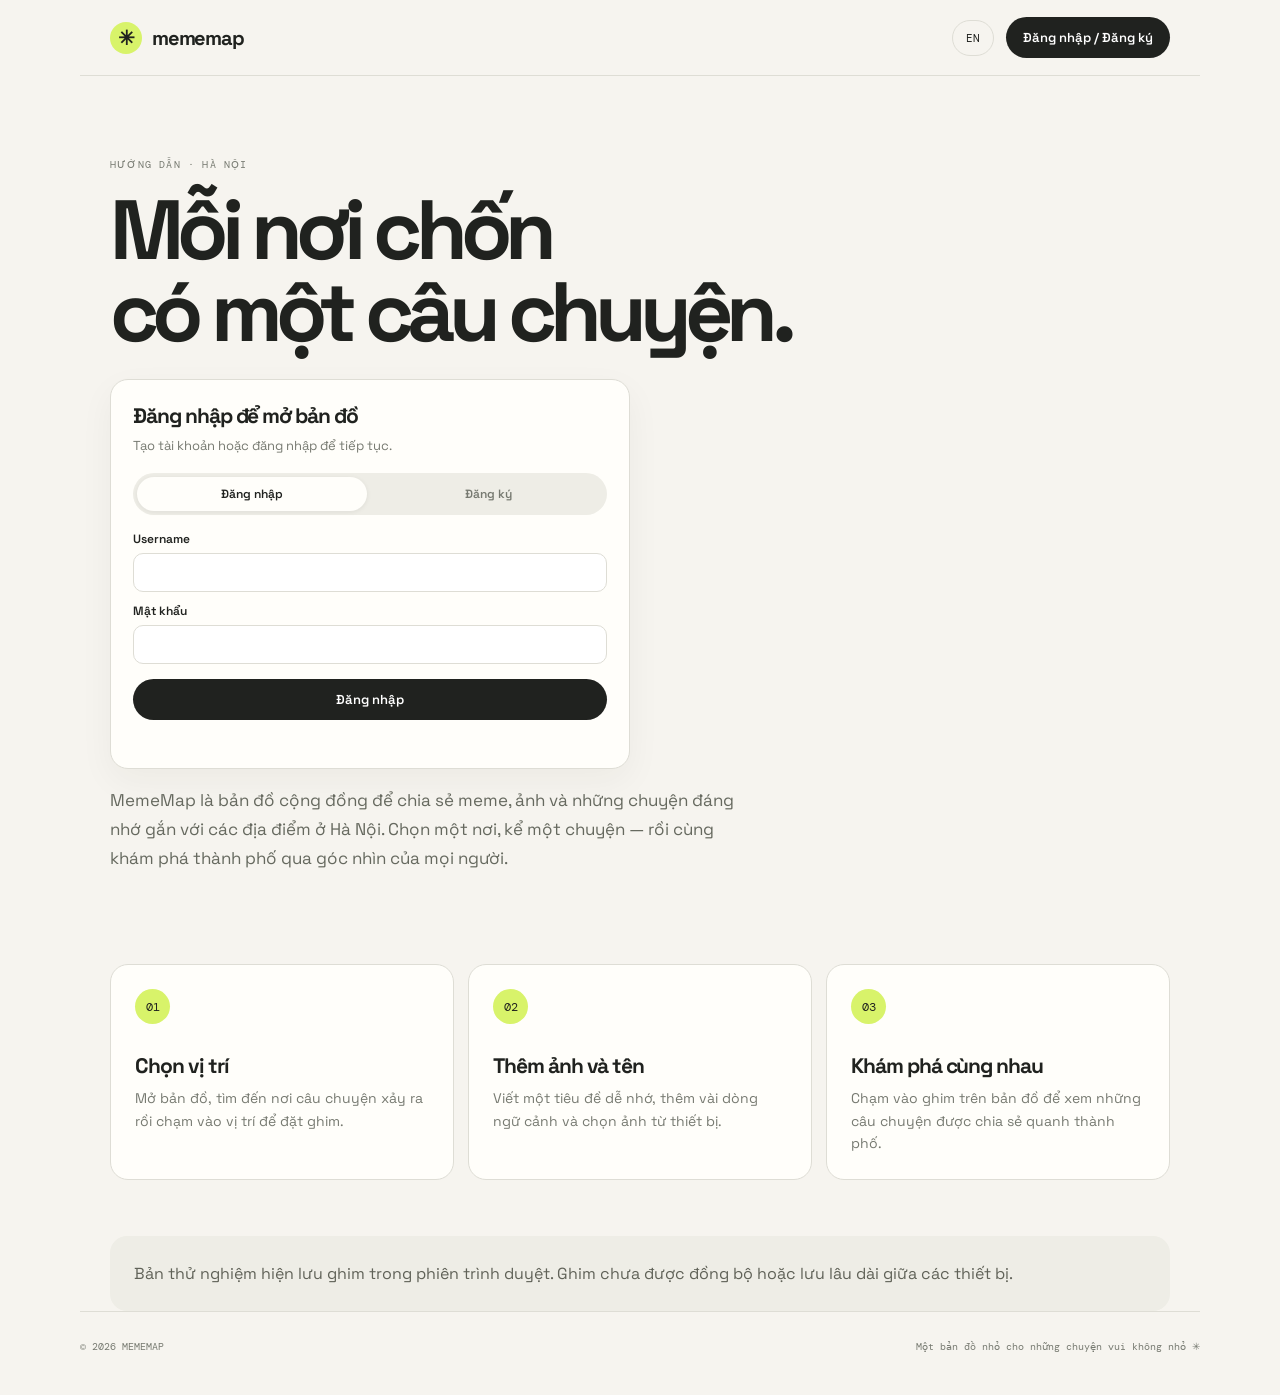
==== index.html @ 1b46ee97 "Initial MemeMap project" ====
<!doctype html>
<html lang="vi">
<head>
  <meta charset="utf-8">
  <meta name="viewport" content="width=device-width, initial-scale=1">
  <meta name="theme-color" content="#f6f4ef">
  <meta name="description" content="MemeMap — hướng dẫn ghim meme và câu chuyện lên bản đồ Hà Nội.">
  <title>MemeMap — Hướng dẫn</title>
  <link rel="preconnect" href="https://fonts.googleapis.com"><link rel="preconnect" href="https://fonts.gstatic.com" crossorigin>
  <link href="https://fonts.googleapis.com/css2?family=DM+Mono:wght@400;500&family=Space+Grotesk:wght@400;500;600;700&display=swap" rel="stylesheet">
  <style>
    :root{--ink:#20221f;--muted:#777a71;--paper:#f6f4ef;--card:#fffefa;--line:#deddd5;--lime:#d8f36a;--mono:'DM Mono',monospace;--sans:'Space Grotesk',sans-serif}*{box-sizing:border-box}body{margin:0;background:var(--paper);color:var(--ink);font-family:var(--sans)}.shell{max-width:1120px;margin:auto;padding:0 30px}.top{height:76px;border-bottom:1px solid var(--line);display:flex;align-items:center;justify-content:space-between}.brand{display:flex;align-items:center;gap:10px;color:var(--ink);font-size:20px;font-weight:700;letter-spacing:-.06em;text-decoration:none}.mark{width:32px;height:32px;border-radius:50%;background:var(--lime);display:grid;place-items:center}.actions{display:flex;align-items:center;gap:12px}a.button,button{font:600 13px var(--sans);border:0;border-radius:999px;padding:12px 17px;background:var(--ink);color:white;text-decoration:none;cursor:pointer}.lang{background:transparent;color:var(--ink);border:1px solid var(--line);font:11px var(--mono);padding:10px 13px}.intro{padding:82px 0 57px}.eyebrow,.kicker{text-transform:uppercase;color:var(--muted);font:10px var(--mono);letter-spacing:.12em}.intro h1{font-size:clamp(47px,8vw,84px);line-height:.98;letter-spacing:-.08em;margin:18px 0}.intro p{font-size:17px;line-height:1.7;color:#66695f;max-width:650px}.steps{display:grid;grid-template-columns:repeat(3,1fr);gap:14px;margin:18px 0 56px}.step{background:var(--card);border:1px solid var(--line);border-radius:18px;padding:24px;min-height:210px}.num{width:35px;height:35px;display:grid;place-items:center;border-radius:50%;background:var(--lime);font:12px var(--mono)}.step h2{font-size:21px;letter-spacing:-.05em;margin:28px 0 8px}.step p{font-size:14px;line-height:1.6;color:var(--muted);margin:0}.note{padding:24px;border-radius:17px;background:#eeede6;line-height:1.7;color:#606258}.bottom{padding:28px 0 42px;display:flex;justify-content:space-between;gap:20px;color:var(--muted);border-top:1px solid var(--line);font:10px var(--mono)}@media(max-width:650px){.shell{padding:0 18px}.top{height:66px}.steps{grid-template-columns:1fr}.intro{padding:56px 0 35px}.step{min-height:0}.step h2{margin-top:20px}.bottom{flex-direction:column}.intro p{font-size:15px}}
  </style>
  <style>
    .auth-card{max-width:520px;margin-top:25px;padding:22px;border:1px solid var(--line);border-radius:18px;background:var(--card);box-shadow:0 12px 35px #20221f0c}.auth-card h2{font-size:21px;letter-spacing:-.05em;margin:0 0 6px}.auth-lead{font-size:13px!important;margin:0 0 16px;color:var(--muted)!important}.auth-tabs{display:flex;gap:7px;padding:4px;background:#eeede6;border-radius:999px;margin-bottom:16px}.auth-tabs button{flex:1;border:0;border-radius:999px;padding:9px;background:transparent;color:var(--muted);font:600 12px var(--sans);cursor:pointer}.auth-tabs button.active{background:var(--card);color:var(--ink);box-shadow:0 1px 5px #20221f12}.auth-field{margin:11px 0}.auth-field label{display:block;margin-bottom:6px;font-size:12px;font-weight:600}.auth-field input{width:100%;padding:11px 12px;border:1px solid var(--line);border-radius:10px;background:white;outline:none}.auth-field input:focus{border-color:#a4bb60;box-shadow:0 0 0 3px #d8f36a50}.auth-help{display:none;margin-top:6px;color:var(--muted);font-size:11px;line-height:1.5}.auth-field:focus-within .auth-help{display:block}.auth-submit,.auth-map,.auth-logout{font:600 13px var(--sans);border:0;border-radius:999px;padding:12px 16px;cursor:pointer}.auth-submit,.auth-map{background:var(--ink);color:white}.auth-submit{width:100%;margin-top:4px}.auth-message{min-height:18px;margin:8px 0 0;color:#b14336;font-size:12px;line-height:1.5}.auth-message.success{color:#4e7936}.auth-state{display:none}.auth-state p{margin:3px 0 15px;color:var(--muted);font-size:13px}.auth-state strong{color:var(--ink)}.auth-logout{margin-left:7px;background:transparent;border:1px solid var(--line);color:var(--ink)}.intro-copy{font-size:17px!important;line-height:1.7!important;color:#66695f!important;max-width:650px}.auth-hidden{display:none!important}
    @media(max-width:650px){.auth-card{padding:18px}.intro-copy{font-size:15px!important}}
  </style>
</head>
<body>
  <header class="shell top"><a class="brand" href="index.html"><span class="mark">✳</span> mememap</a><div class="actions"><button class="lang" id="lang" type="button">EN</button><a class="button" id="headerMapLink" href="landing.html" data-i="open">Mở bản đồ ↗</a></div></header>
  <main class="shell">
    <section class="intro"><div class="eyebrow" data-i="eyebrow">Hướng dẫn · Hà Nội</div><h1 data-i="title">Mỗi nơi chốn<br>có một câu chuyện.</h1>
      <section class="auth-card" id="authCard" aria-labelledby="authTitle">
        <h2 id="authTitle" data-i="authTitle">Đăng nhập để mở bản đồ</h2><p class="auth-lead" data-i="authLead">Tạo tài khoản hoặc đăng nhập để tiếp tục.</p>
        <div id="authFormState"><div class="auth-tabs"><button id="loginTab" class="active" type="button" data-i="loginTab">Đăng nhập</button><button id="registerTab" type="button" data-i="registerTab">Đăng ký</button></div>
          <form id="authForm"><div class="auth-field auth-hidden" id="nameField"><label for="accountName" data-i="nameLabel">Tên hiển thị</label><input id="accountName" name="name" maxlength="60" autocomplete="name"></div><div class="auth-field" id="usernameField"><label for="accountUsername" data-i="usernameLabel">Username</label><input id="accountUsername" name="username" type="text" minlength="3" maxlength="24" pattern="[A-Za-z0-9][A-Za-z0-9._]{1,22}[A-Za-z0-9]" autocapitalize="off" spellcheck="false" autocomplete="username" required><small class="auth-help" data-i="usernameHint">3–24 ký tự; chỉ dùng chữ không dấu, số, dấu chấm (.) và gạch dưới (_).</small></div><div class="auth-field"><label for="accountPassword" data-i="passwordLabel">Mật khẩu</label><input id="accountPassword" name="password" type="password" minlength="8" maxlength="256" autocomplete="current-password" required><small class="auth-help" data-i="passwordHint">Tối thiểu 8 ký tự; chấp nhận chữ hoa, chữ thường, số và ký tự đặc biệt (không có dấu cách).</small></div><button class="auth-submit" id="authSubmit" type="submit" data-i="loginSubmit">Đăng nhập</button></form>
        </div>
        <div class="auth-state" id="authSignedIn"><p><span data-i="signedInAs">Đang đăng nhập là</span> <strong id="signedInUsername"></strong></p><a class="auth-map" href="landing.html" data-i="continueMap">Mở bản đồ ↗</a><button class="auth-logout" id="logoutButton" type="button" data-i="logout">Đăng xuất</button></div>
        <div class="auth-message" id="authMessage" role="status" aria-live="polite"></div>
      </section>
      <p class="intro-copy" data-i="desc">MemeMap là bản đồ cộng đồng để chia sẻ meme, ảnh và những chuyện đáng nhớ gắn với các địa điểm ở Hà Nội. Chọn một nơi, kể một chuyện — rồi cùng khám phá thành phố qua góc nhìn của mọi người.</p>
    </section>
    <section class="steps" id="how" aria-label="Cách sử dụng">
      <article class="step"><div class="num">01</div><h2 data-i="s1h">Chọn vị trí</h2><p data-i="s1p">Mở bản đồ, tìm đến nơi câu chuyện xảy ra rồi chạm vào vị trí để đặt ghim.</p></article>
      <article class="step"><div class="num">02</div><h2 data-i="s2h">Thêm ảnh và ghi chú</h2><p data-i="s2p">Viết một tiêu đề dễ nhớ, thêm vài dòng ngữ cảnh và chọn ảnh từ thiết bị.</p></article>
      <article class="step"><div class="num">03</div><h2 data-i="s3h">Khám phá cùng nhau</h2><p data-i="s3p">Chạm vào ghim trên bản đồ để xem những câu chuyện được chia sẻ quanh thành phố.</p></article>
    </section>
    <aside class="note" data-i="note">Bản thử nghiệm hiện lưu ghim trong phiên trình duyệt. Ghim chưa được đồng bộ hoặc lưu lâu dài giữa các thiết bị.</aside>
  </main>
  <footer class="shell bottom"><span>© 2026 MEMEMAP</span><span data-i="footer">Vibecoded by ChatGPT</span></footer>
  <script>
    const copy={vi:{open:'Mở bản đồ ↗',eyebrow:'Hướng dẫn · Hà Nội',title:'Mỗi nơi chốn<br>có một câu chuyện.',desc:'MemeMap là bản đồ cộng đồng để chia sẻ meme, ảnh và những chuyện đáng nhớ gắn với các địa điểm ở Hà Nội. Chọn một nơi, kể một chuyện — rồi cùng khám phá thành phố qua góc nhìn của mọi người.',s1h:'Chọn vị trí',s1p:'Mở bản đồ, tìm đến nơi câu chuyện xảy ra rồi chạm vào vị trí để đặt ghim.',s2h:'Thêm ảnh và tên',s2p:'Viết một tiêu đề dễ nhớ, thêm vài dòng ngữ cảnh và chọn ảnh từ thiết bị.',s3h:'Khám phá cùng nhau',s3p:'Chạm vào ghim trên bản đồ để xem những câu chuyện được chia sẻ quanh thành phố.',note:'Bản thử nghiệm hiện lưu ghim trong phiên trình duyệt. Ghim chưa được đồng bộ hoặc lưu lâu dài giữa các thiết bị.',footer:'Một bản đồ nhỏ cho những chuyện vui không nhỏ ✳'},en:{open:'Open the map ↗',eyebrow:'How it works · Hanoi',title:'Every place<br>has a story.',desc:'MemeMap is a community map for sharing memes, photos, and memorable moments tied to places around Hanoi. Pick a spot, tell a story, and explore the city through everyone’s point of view.',s1h:'Choose a location',s1p:'Open the map, find where the moment happened, then tap to place a pin.',s2h:'Add a photo and note',s2p:'Write a memorable title, add a little context, and choose an image from your device.',s3h:'Explore together',s3p:'Tap a map pin to discover stories shared around the city.',note:'This prototype keeps pins in the current browser session. Pins are not synced or saved permanently across devices.',footer:'A little map for the big laughs ✳'}};
    Object.assign(copy.vi,{authAction:'Đăng nhập / Đăng ký',authTitle:'Đăng nhập để mở bản đồ',usernameLabel:'Username',usernameHint:'3–24 ký tự; dùng chữ Latin không dấu, số, dấu chấm (.) và gạch dưới (_). Tên tiếng Việt sẽ được gợi ý chuyển dấu.',authLead:'Tạo tài khoản hoặc đăng nhập để tiếp tục.',loginTab:'Đăng nhập',registerTab:'Đăng ký',nameLabel:'Tên hiển thị',emailLabel:'Email',passwordLabel:'Mật khẩu',passwordHint:'Tối thiểu 8 ký tự; chấp nhận chữ hoa, chữ thường, số và ký tự đặc biệt (không có dấu cách).',loginSubmit:'Đăng nhập',registerSubmit:'Tạo tài khoản',signedInAs:'Đang đăng nhập là',continueMap:'Mở bản đồ ↗',logout:'Đăng xuất',loginRequired:'Hãy đăng nhập hoặc đăng ký để mở bản đồ.',registered:'Tạo tài khoản thành công. Bạn đã đăng nhập.',loggedIn:'Đăng nhập thành công.',loggedOut:'Bạn đã đăng xuất.',invalidEmail:'Nhập một địa chỉ email hợp lệ nhé.',invalidName:'Tên hiển thị chưa hợp lệ.',invalidUsername:'Username cần 3–24 ký tự, bắt đầu và kết thúc bằng chữ hoặc số; chỉ dùng chữ không dấu, số, dấu chấm và gạch dưới.',usernameExists:'Username này đã được sử dụng.',invalidPasswordChars:'Mật khẩu chỉ dùng ký tự ASCII hiển thị, không có dấu cách.',shortPassword:'Mật khẩu cần có ít nhất 8 ký tự.',emailExists:'Email này đã có tài khoản. Hãy đăng nhập.',invalidCredentials:'Username hoặc mật khẩu chưa đúng.',networkError:'Chưa kết nối được tới máy chủ. Hãy thử lại.',authFailed:'Không thể hoàn tất yêu cầu. Hãy thử lại.'});
    Object.assign(copy.en,{authAction:'Sign in / Sign up',authTitle:'Sign in to open the map',usernameLabel:'Username',usernameHint:'3–24 characters; use Latin letters, numbers, periods (.) and underscores (_). Vietnamese names are transliterated in the suggestion.',authLead:'Create an account or sign in to continue.',loginTab:'Sign in',registerTab:'Create account',nameLabel:'Display name',emailLabel:'Email',passwordLabel:'Password',passwordHint:'At least 8 characters; uppercase, lowercase, numbers and special characters are allowed (no spaces).',loginSubmit:'Sign in',registerSubmit:'Create account',signedInAs:'Signed in as',continueMap:'Open the map ↗',logout:'Sign out',loginRequired:'Sign in or create an account to open the map.',registered:'Account created. You are now signed in.',loggedIn:'You are signed in.',loggedOut:'You have signed out.',invalidEmail:'Enter a valid email address.',invalidName:'Enter a valid display name.',invalidUsername:'Username must be 3–24 characters, start and end with a letter or number, and use only unaccented letters, numbers, periods or underscores.',usernameExists:'This username is already taken.',invalidPasswordChars:'Password can use printable ASCII characters without spaces.',shortPassword:'Password must be at least 8 characters.',emailExists:'This email already has an account. Please sign in.',invalidCredentials:'Username or password is incorrect.',networkError:'Could not connect to the server. Please try again.',authFailed:'Could not complete the request. Please try again.'});
    let lang=localStorage.getItem('mememap-language')||'vi';let authMode='login',signedInUser=null,messageCode='';
    function apply(){document.documentElement.lang=lang;document.querySelectorAll('[data-i]').forEach(el=>el.innerHTML=copy[lang][el.dataset.i]);document.getElementById('lang').textContent=lang==='vi'?'EN':'VI';document.title=lang==='vi'?'MemeMap — Hướng dẫn':'MemeMap — Guide';document.getElementById('headerMapLink').innerHTML=signedInUser?copy[lang].open:copy[lang].authAction;document.getElementById('authMessage').textContent=messageCode?copy[lang][messageCode]||messageCode:'';document.getElementById('authSubmit').textContent=authMode==='login'?copy[lang].loginSubmit:copy[lang].registerSubmit;document.getElementById('accountPassword').autocomplete=authMode==='login'?'current-password':'new-password';document.getElementById('loginTab').classList.toggle('active',authMode==='login');document.getElementById('registerTab').classList.toggle('active',authMode==='register');document.getElementById('nameField').classList.toggle('auth-hidden',authMode!=='register');document.getElementById('accountName').required=authMode==='register';document.getElementById('accountUsername').required=true;document.getElementById('authTitle').textContent=signedInUser?(lang==='vi'?'Bạn đã đăng nhập':'You are signed in'):copy[lang].authTitle;document.getElementById('authFormState').classList.toggle('auth-hidden',!!signedInUser);document.getElementById('authSignedIn').style.display=signedInUser?'block':'none';if(signedInUser)document.getElementById('signedInUsername').textContent='@'+signedInUser.username;}
    function setMessage(code,success=false){messageCode=code;const node=document.getElementById('authMessage');node.classList.toggle('success',success);node.textContent=copy[lang][code]||code;}
    function focusAuth(code=''){if(code)setMessage(code);document.getElementById('authCard').scrollIntoView({behavior:'smooth',block:'center'});document.getElementById('accountUsername').focus({preventScroll:true});}
    async function loadUser(){try{const response=await fetch('/api/me',{credentials:'same-origin'});const data=await response.json();signedInUser=data.authenticated?data.user:null;}catch{signedInUser=null;}apply();if(new URLSearchParams(location.search).get('login')==='required'&&!signedInUser)focusAuth('loginRequired');}
    document.getElementById('lang').addEventListener('click',()=>{lang=lang==='vi'?'en':'vi';localStorage.setItem('mememap-language',lang);apply()});
    document.getElementById('loginTab').addEventListener('click',()=>{authMode='login';messageCode='';apply()});document.getElementById('registerTab').addEventListener('click',()=>{authMode='register';messageCode='';apply()});
    let usernameEdited=false;document.getElementById('accountUsername').addEventListener('input',()=>{usernameEdited=true});function suggestUsername(name){return Array.from(name.normalize('NFC')).map(char=>{if(char==='đ'||char==='Đ')return 'd';if(/\s/.test(char))return '_';if(/^[A-Za-z0-9._]$/.test(char))return char.toLowerCase();const plain=char.normalize('NFD').replace(/[\u0300-\u036f]/g,'');if(/^[A-Za-z]$/.test(plain)&&/[\u00C0-\u024F\u1E00-\u1EFF]/.test(char))return plain.toLowerCase();return char}).join('').replace(/[._]{2,}/g,'_').replace(/^[._]+|[._]+$/g,'').slice(0,24).replace(/[._]+$/g,'')}document.getElementById('accountName').addEventListener('input',event=>{if(!usernameEdited)document.getElementById('accountUsername').value=suggestUsername(event.target.value)});document.getElementById('registerTab').addEventListener('click',()=>{usernameEdited=false;document.getElementById('accountUsername').value=''});
    document.getElementById('headerMapLink').addEventListener('click',event=>{if(!signedInUser){event.preventDefault();focusAuth('loginRequired')}});
    document.getElementById('authForm').addEventListener('submit',async event=>{event.preventDefault();messageCode='';const payload={username:document.getElementById('accountUsername').value.trim(),password:document.getElementById('accountPassword').value};const endpoint=authMode==='login'?'/api/login':'/api/register';if(authMode==='register'){payload.name=document.getElementById('accountName').value.trim();payload.username=document.getElementById('accountUsername').value.trim();if(!/^[\x21-\x7e]+$/.test(payload.password)){setMessage('invalidPasswordChars');return;}}const submit=document.getElementById('authSubmit');submit.disabled=true;try{const response=await fetch(endpoint,{method:'POST',headers:{'Content-Type':'application/json'},credentials:'same-origin',body:JSON.stringify(payload)});const data=await response.json();if(!response.ok){const errors={invalid_name:'invalidName',invalid_username:'invalidUsername',username_exists:'usernameExists',account_exists:'authFailed',invalid_password_chars:'invalidPasswordChars',password_too_short:'shortPassword',invalid_credentials:'invalidCredentials'};setMessage(errors[data.error]||'authFailed');return;}signedInUser=data.user;apply();setMessage(authMode==='register'?'registered':'loggedIn',true);}catch{setMessage('networkError')}finally{submit.disabled=false}});
    document.getElementById('logoutButton').addEventListener('click',async()=>{try{await fetch('/api/logout',{method:'POST',headers:{'Content-Type':'application/json'},credentials:'same-origin',body:'{}'})}catch{}signedInUser=null;authMode='login';document.getElementById('authForm').reset();apply();setMessage('loggedOut',true)});
    loadUser();
  </script>
</body>
</html>
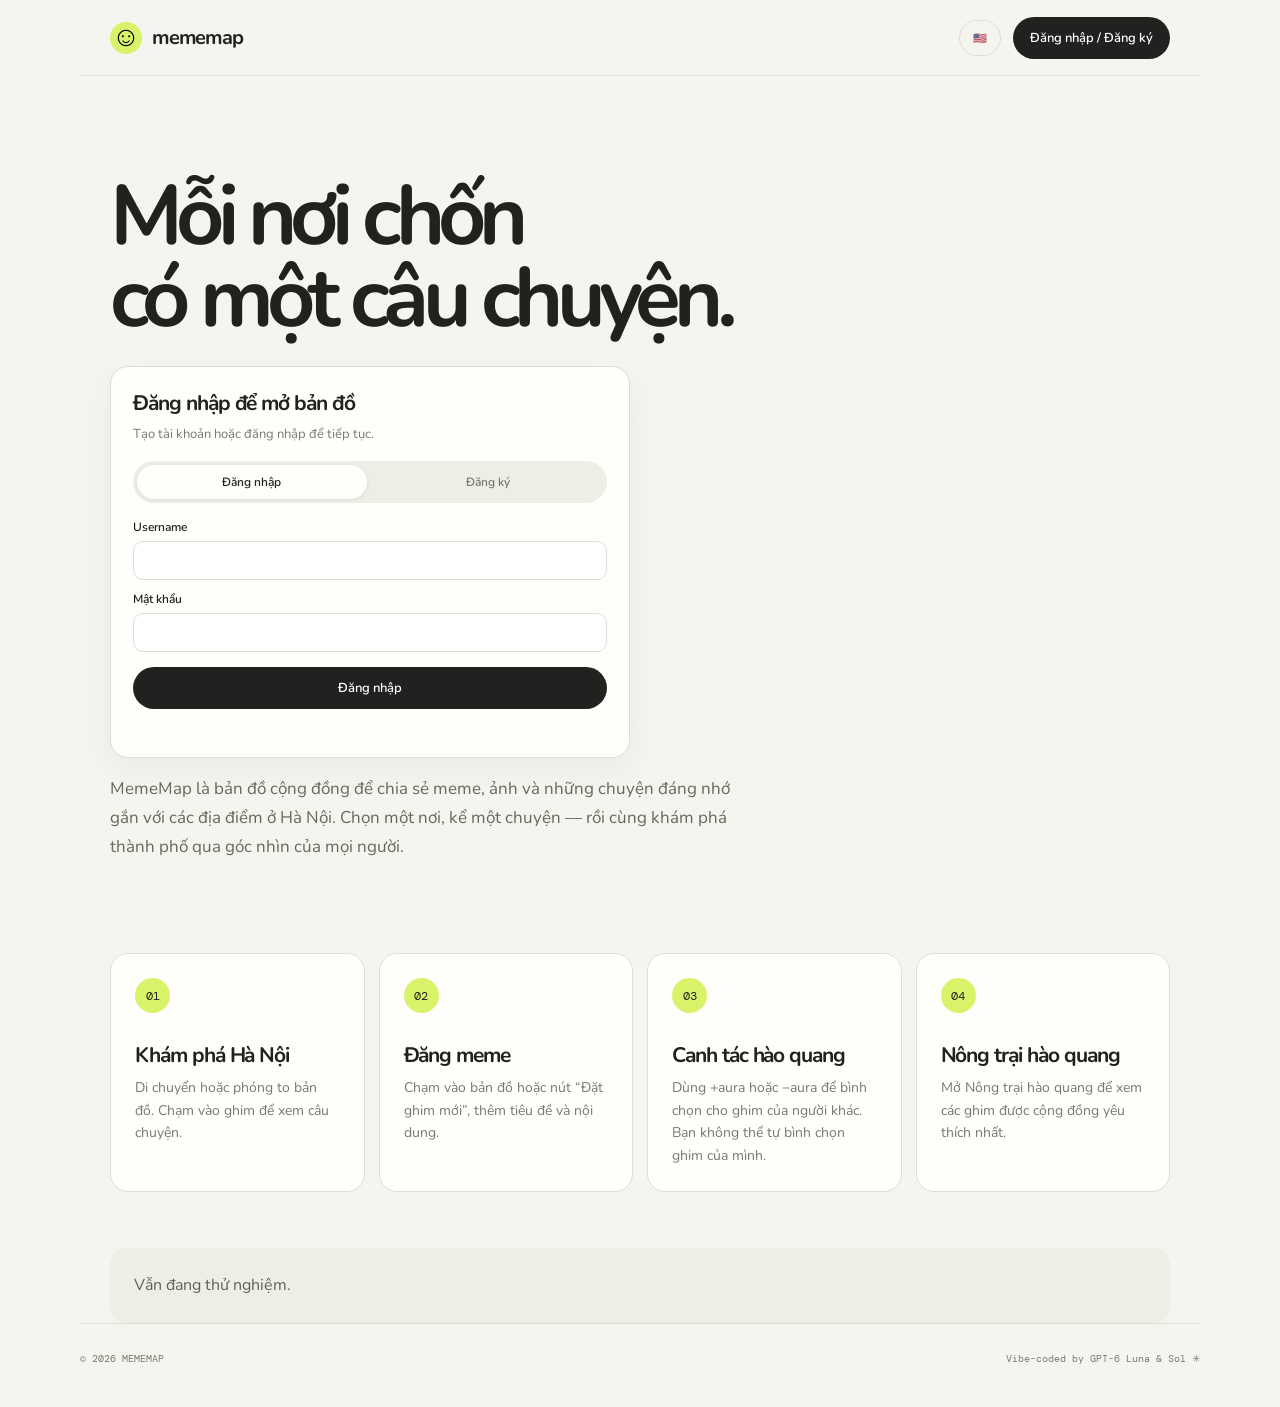
==== commit 41fb3642: "Establish MemeMap prototype baseline with modular services and bilingual docs" ====
--- a/index.html
+++ b/index.html
@@ -1,59 +1,122 @@
 <!doctype html>
 <html lang="vi">
 <head>
-  <meta charset="utf-8">
-  <meta name="viewport" content="width=device-width, initial-scale=1">
-  <meta name="theme-color" content="#f6f4ef">
-  <meta name="description" content="MemeMap — hướng dẫn ghim meme và câu chuyện lên bản đồ Hà Nội.">
-  <title>MemeMap — Hướng dẫn</title>
-  <link rel="preconnect" href="https://fonts.googleapis.com"><link rel="preconnect" href="https://fonts.gstatic.com" crossorigin>
-  <link href="https://fonts.googleapis.com/css2?family=DM+Mono:wght@400;500&family=Space+Grotesk:wght@400;500;600;700&display=swap" rel="stylesheet">
-  <style>
-    :root{--ink:#20221f;--muted:#777a71;--paper:#f6f4ef;--card:#fffefa;--line:#deddd5;--lime:#d8f36a;--mono:'DM Mono',monospace;--sans:'Space Grotesk',sans-serif}*{box-sizing:border-box}body{margin:0;background:var(--paper);color:var(--ink);font-family:var(--sans)}.shell{max-width:1120px;margin:auto;padding:0 30px}.top{height:76px;border-bottom:1px solid var(--line);display:flex;align-items:center;justify-content:space-between}.brand{display:flex;align-items:center;gap:10px;color:var(--ink);font-size:20px;font-weight:700;letter-spacing:-.06em;text-decoration:none}.mark{width:32px;height:32px;border-radius:50%;background:var(--lime);display:grid;place-items:center}.actions{display:flex;align-items:center;gap:12px}a.button,button{font:600 13px var(--sans);border:0;border-radius:999px;padding:12px 17px;background:var(--ink);color:white;text-decoration:none;cursor:pointer}.lang{background:transparent;color:var(--ink);border:1px solid var(--line);font:11px var(--mono);padding:10px 13px}.intro{padding:82px 0 57px}.eyebrow,.kicker{text-transform:uppercase;color:var(--muted);font:10px var(--mono);letter-spacing:.12em}.intro h1{font-size:clamp(47px,8vw,84px);line-height:.98;letter-spacing:-.08em;margin:18px 0}.intro p{font-size:17px;line-height:1.7;color:#66695f;max-width:650px}.steps{display:grid;grid-template-columns:repeat(3,1fr);gap:14px;margin:18px 0 56px}.step{background:var(--card);border:1px solid var(--line);border-radius:18px;padding:24px;min-height:210px}.num{width:35px;height:35px;display:grid;place-items:center;border-radius:50%;background:var(--lime);font:12px var(--mono)}.step h2{font-size:21px;letter-spacing:-.05em;margin:28px 0 8px}.step p{font-size:14px;line-height:1.6;color:var(--muted);margin:0}.note{padding:24px;border-radius:17px;background:#eeede6;line-height:1.7;color:#606258}.bottom{padding:28px 0 42px;display:flex;justify-content:space-between;gap:20px;color:var(--muted);border-top:1px solid var(--line);font:10px var(--mono)}@media(max-width:650px){.shell{padding:0 18px}.top{height:66px}.steps{grid-template-columns:1fr}.intro{padding:56px 0 35px}.step{min-height:0}.step h2{margin-top:20px}.bottom{flex-direction:column}.intro p{font-size:15px}}
-  </style>
-  <style>
-    .auth-card{max-width:520px;margin-top:25px;padding:22px;border:1px solid var(--line);border-radius:18px;background:var(--card);box-shadow:0 12px 35px #20221f0c}.auth-card h2{font-size:21px;letter-spacing:-.05em;margin:0 0 6px}.auth-lead{font-size:13px!important;margin:0 0 16px;color:var(--muted)!important}.auth-tabs{display:flex;gap:7px;padding:4px;background:#eeede6;border-radius:999px;margin-bottom:16px}.auth-tabs button{flex:1;border:0;border-radius:999px;padding:9px;background:transparent;color:var(--muted);font:600 12px var(--sans);cursor:pointer}.auth-tabs button.active{background:var(--card);color:var(--ink);box-shadow:0 1px 5px #20221f12}.auth-field{margin:11px 0}.auth-field label{display:block;margin-bottom:6px;font-size:12px;font-weight:600}.auth-field input{width:100%;padding:11px 12px;border:1px solid var(--line);border-radius:10px;background:white;outline:none}.auth-field input:focus{border-color:#a4bb60;box-shadow:0 0 0 3px #d8f36a50}.auth-help{display:none;margin-top:6px;color:var(--muted);font-size:11px;line-height:1.5}.auth-field:focus-within .auth-help{display:block}.auth-submit,.auth-map,.auth-logout{font:600 13px var(--sans);border:0;border-radius:999px;padding:12px 16px;cursor:pointer}.auth-submit,.auth-map{background:var(--ink);color:white}.auth-submit{width:100%;margin-top:4px}.auth-message{min-height:18px;margin:8px 0 0;color:#b14336;font-size:12px;line-height:1.5}.auth-message.success{color:#4e7936}.auth-state{display:none}.auth-state p{margin:3px 0 15px;color:var(--muted);font-size:13px}.auth-state strong{color:var(--ink)}.auth-logout{margin-left:7px;background:transparent;border:1px solid var(--line);color:var(--ink)}.intro-copy{font-size:17px!important;line-height:1.7!important;color:#66695f!important;max-width:650px}.auth-hidden{display:none!important}
-    @media(max-width:650px){.auth-card{padding:18px}.intro-copy{font-size:15px!important}}
-  </style>
+<meta charset="utf-8">
+<meta name="viewport" content="width=device-width, initial-scale=1">
+<meta name="theme-color" content="#f6f4ef">
+<meta name="description" content="MemeMap — hướng dẫn ghim meme và câu chuyện lên bản đồ Hà Nội.">
+<title>MemeMap — Trang chính</title>
+<link rel="icon" type="image/png" sizes="64x64" href="/assets/icon-64x.png">
+<link rel="preconnect" href="https://fonts.googleapis.com">
+<link rel="preconnect" href="https://fonts.gstatic.com" crossorigin>
+<link href="https://fonts.googleapis.com/css2?family=DM+Mono:wght@400;500&family=Nunito:wght@400;500;600;700;800&display=swap" rel="stylesheet">
+<link rel="stylesheet" href="/assets/css/shared.css">
+<link rel="stylesheet" href="/assets/css/home.css">
 </head>
 <body>
-  <header class="shell top"><a class="brand" href="index.html"><span class="mark">✳</span> mememap</a><div class="actions"><button class="lang" id="lang" type="button">EN</button><a class="button" id="headerMapLink" href="landing.html" data-i="open">Mở bản đồ ↗</a></div></header>
-  <main class="shell">
-    <section class="intro"><div class="eyebrow" data-i="eyebrow">Hướng dẫn · Hà Nội</div><h1 data-i="title">Mỗi nơi chốn<br>có một câu chuyện.</h1>
-      <section class="auth-card" id="authCard" aria-labelledby="authTitle">
-        <h2 id="authTitle" data-i="authTitle">Đăng nhập để mở bản đồ</h2><p class="auth-lead" data-i="authLead">Tạo tài khoản hoặc đăng nhập để tiếp tục.</p>
-        <div id="authFormState"><div class="auth-tabs"><button id="loginTab" class="active" type="button" data-i="loginTab">Đăng nhập</button><button id="registerTab" type="button" data-i="registerTab">Đăng ký</button></div>
-          <form id="authForm"><div class="auth-field auth-hidden" id="nameField"><label for="accountName" data-i="nameLabel">Tên hiển thị</label><input id="accountName" name="name" maxlength="60" autocomplete="name"></div><div class="auth-field" id="usernameField"><label for="accountUsername" data-i="usernameLabel">Username</label><input id="accountUsername" name="username" type="text" minlength="3" maxlength="24" pattern="[A-Za-z0-9][A-Za-z0-9._]{1,22}[A-Za-z0-9]" autocapitalize="off" spellcheck="false" autocomplete="username" required><small class="auth-help" data-i="usernameHint">3–24 ký tự; chỉ dùng chữ không dấu, số, dấu chấm (.) và gạch dưới (_).</small></div><div class="auth-field"><label for="accountPassword" data-i="passwordLabel">Mật khẩu</label><input id="accountPassword" name="password" type="password" minlength="8" maxlength="256" autocomplete="current-password" required><small class="auth-help" data-i="passwordHint">Tối thiểu 8 ký tự; chấp nhận chữ hoa, chữ thường, số và ký tự đặc biệt (không có dấu cách).</small></div><button class="auth-submit" id="authSubmit" type="submit" data-i="loginSubmit">Đăng nhập</button></form>
-        </div>
-        <div class="auth-state" id="authSignedIn"><p><span data-i="signedInAs">Đang đăng nhập là</span> <strong id="signedInUsername"></strong></p><a class="auth-map" href="landing.html" data-i="continueMap">Mở bản đồ ↗</a><button class="auth-logout" id="logoutButton" type="button" data-i="logout">Đăng xuất</button></div>
-        <div class="auth-message" id="authMessage" role="status" aria-live="polite"></div>
-      </section>
-      <p class="intro-copy" data-i="desc">MemeMap là bản đồ cộng đồng để chia sẻ meme, ảnh và những chuyện đáng nhớ gắn với các địa điểm ở Hà Nội. Chọn một nơi, kể một chuyện — rồi cùng khám phá thành phố qua góc nhìn của mọi người.</p>
-    </section>
-    <section class="steps" id="how" aria-label="Cách sử dụng">
-      <article class="step"><div class="num">01</div><h2 data-i="s1h">Chọn vị trí</h2><p data-i="s1p">Mở bản đồ, tìm đến nơi câu chuyện xảy ra rồi chạm vào vị trí để đặt ghim.</p></article>
-      <article class="step"><div class="num">02</div><h2 data-i="s2h">Thêm ảnh và ghi chú</h2><p data-i="s2p">Viết một tiêu đề dễ nhớ, thêm vài dòng ngữ cảnh và chọn ảnh từ thiết bị.</p></article>
-      <article class="step"><div class="num">03</div><h2 data-i="s3h">Khám phá cùng nhau</h2><p data-i="s3p">Chạm vào ghim trên bản đồ để xem những câu chuyện được chia sẻ quanh thành phố.</p></article>
-    </section>
-    <aside class="note" data-i="note">Bản thử nghiệm hiện lưu ghim trong phiên trình duyệt. Ghim chưa được đồng bộ hoặc lưu lâu dài giữa các thiết bị.</aside>
-  </main>
-  <footer class="shell bottom"><span>© 2026 MEMEMAP</span><span data-i="footer">Vibecoded by ChatGPT</span></footer>
-  <script>
-    const copy={vi:{open:'Mở bản đồ ↗',eyebrow:'Hướng dẫn · Hà Nội',title:'Mỗi nơi chốn<br>có một câu chuyện.',desc:'MemeMap là bản đồ cộng đồng để chia sẻ meme, ảnh và những chuyện đáng nhớ gắn với các địa điểm ở Hà Nội. Chọn một nơi, kể một chuyện — rồi cùng khám phá thành phố qua góc nhìn của mọi người.',s1h:'Chọn vị trí',s1p:'Mở bản đồ, tìm đến nơi câu chuyện xảy ra rồi chạm vào vị trí để đặt ghim.',s2h:'Thêm ảnh và tên',s2p:'Viết một tiêu đề dễ nhớ, thêm vài dòng ngữ cảnh và chọn ảnh từ thiết bị.',s3h:'Khám phá cùng nhau',s3p:'Chạm vào ghim trên bản đồ để xem những câu chuyện được chia sẻ quanh thành phố.',note:'Bản thử nghiệm hiện lưu ghim trong phiên trình duyệt. Ghim chưa được đồng bộ hoặc lưu lâu dài giữa các thiết bị.',footer:'Một bản đồ nhỏ cho những chuyện vui không nhỏ ✳'},en:{open:'Open the map ↗',eyebrow:'How it works · Hanoi',title:'Every place<br>has a story.',desc:'MemeMap is a community map for sharing memes, photos, and memorable moments tied to places around Hanoi. Pick a spot, tell a story, and explore the city through everyone’s point of view.',s1h:'Choose a location',s1p:'Open the map, find where the moment happened, then tap to place a pin.',s2h:'Add a photo and note',s2p:'Write a memorable title, add a little context, and choose an image from your device.',s3h:'Explore together',s3p:'Tap a map pin to discover stories shared around the city.',note:'This prototype keeps pins in the current browser session. Pins are not synced or saved permanently across devices.',footer:'A little map for the big laughs ✳'}};
-    Object.assign(copy.vi,{authAction:'Đăng nhập / Đăng ký',authTitle:'Đăng nhập để mở bản đồ',usernameLabel:'Username',usernameHint:'3–24 ký tự; dùng chữ Latin không dấu, số, dấu chấm (.) và gạch dưới (_). Tên tiếng Việt sẽ được gợi ý chuyển dấu.',authLead:'Tạo tài khoản hoặc đăng nhập để tiếp tục.',loginTab:'Đăng nhập',registerTab:'Đăng ký',nameLabel:'Tên hiển thị',emailLabel:'Email',passwordLabel:'Mật khẩu',passwordHint:'Tối thiểu 8 ký tự; chấp nhận chữ hoa, chữ thường, số và ký tự đặc biệt (không có dấu cách).',loginSubmit:'Đăng nhập',registerSubmit:'Tạo tài khoản',signedInAs:'Đang đăng nhập là',continueMap:'Mở bản đồ ↗',logout:'Đăng xuất',loginRequired:'Hãy đăng nhập hoặc đăng ký để mở bản đồ.',registered:'Tạo tài khoản thành công. Bạn đã đăng nhập.',loggedIn:'Đăng nhập thành công.',loggedOut:'Bạn đã đăng xuất.',invalidEmail:'Nhập một địa chỉ email hợp lệ nhé.',invalidName:'Tên hiển thị chưa hợp lệ.',invalidUsername:'Username cần 3–24 ký tự, bắt đầu và kết thúc bằng chữ hoặc số; chỉ dùng chữ không dấu, số, dấu chấm và gạch dưới.',usernameExists:'Username này đã được sử dụng.',invalidPasswordChars:'Mật khẩu chỉ dùng ký tự ASCII hiển thị, không có dấu cách.',shortPassword:'Mật khẩu cần có ít nhất 8 ký tự.',emailExists:'Email này đã có tài khoản. Hãy đăng nhập.',invalidCredentials:'Username hoặc mật khẩu chưa đúng.',networkError:'Chưa kết nối được tới máy chủ. Hãy thử lại.',authFailed:'Không thể hoàn tất yêu cầu. Hãy thử lại.'});
-    Object.assign(copy.en,{authAction:'Sign in / Sign up',authTitle:'Sign in to open the map',usernameLabel:'Username',usernameHint:'3–24 characters; use Latin letters, numbers, periods (.) and underscores (_). Vietnamese names are transliterated in the suggestion.',authLead:'Create an account or sign in to continue.',loginTab:'Sign in',registerTab:'Create account',nameLabel:'Display name',emailLabel:'Email',passwordLabel:'Password',passwordHint:'At least 8 characters; uppercase, lowercase, numbers and special characters are allowed (no spaces).',loginSubmit:'Sign in',registerSubmit:'Create account',signedInAs:'Signed in as',continueMap:'Open the map ↗',logout:'Sign out',loginRequired:'Sign in or create an account to open the map.',registered:'Account created. You are now signed in.',loggedIn:'You are signed in.',loggedOut:'You have signed out.',invalidEmail:'Enter a valid email address.',invalidName:'Enter a valid display name.',invalidUsername:'Username must be 3–24 characters, start and end with a letter or number, and use only unaccented letters, numbers, periods or underscores.',usernameExists:'This username is already taken.',invalidPasswordChars:'Password can use printable ASCII characters without spaces.',shortPassword:'Password must be at least 8 characters.',emailExists:'This email already has an account. Please sign in.',invalidCredentials:'Username or password is incorrect.',networkError:'Could not connect to the server. Please try again.',authFailed:'Could not complete the request. Please try again.'});
-    let lang=localStorage.getItem('mememap-language')||'vi';let authMode='login',signedInUser=null,messageCode='';
-    function apply(){document.documentElement.lang=lang;document.querySelectorAll('[data-i]').forEach(el=>el.innerHTML=copy[lang][el.dataset.i]);document.getElementById('lang').textContent=lang==='vi'?'EN':'VI';document.title=lang==='vi'?'MemeMap — Hướng dẫn':'MemeMap — Guide';document.getElementById('headerMapLink').innerHTML=signedInUser?copy[lang].open:copy[lang].authAction;document.getElementById('authMessage').textContent=messageCode?copy[lang][messageCode]||messageCode:'';document.getElementById('authSubmit').textContent=authMode==='login'?copy[lang].loginSubmit:copy[lang].registerSubmit;document.getElementById('accountPassword').autocomplete=authMode==='login'?'current-password':'new-password';document.getElementById('loginTab').classList.toggle('active',authMode==='login');document.getElementById('registerTab').classList.toggle('active',authMode==='register');document.getElementById('nameField').classList.toggle('auth-hidden',authMode!=='register');document.getElementById('accountName').required=authMode==='register';document.getElementById('accountUsername').required=true;document.getElementById('authTitle').textContent=signedInUser?(lang==='vi'?'Bạn đã đăng nhập':'You are signed in'):copy[lang].authTitle;document.getElementById('authFormState').classList.toggle('auth-hidden',!!signedInUser);document.getElementById('authSignedIn').style.display=signedInUser?'block':'none';if(signedInUser)document.getElementById('signedInUsername').textContent='@'+signedInUser.username;}
-    function setMessage(code,success=false){messageCode=code;const node=document.getElementById('authMessage');node.classList.toggle('success',success);node.textContent=copy[lang][code]||code;}
-    function focusAuth(code=''){if(code)setMessage(code);document.getElementById('authCard').scrollIntoView({behavior:'smooth',block:'center'});document.getElementById('accountUsername').focus({preventScroll:true});}
-    async function loadUser(){try{const response=await fetch('/api/me',{credentials:'same-origin'});const data=await response.json();signedInUser=data.authenticated?data.user:null;}catch{signedInUser=null;}apply();if(new URLSearchParams(location.search).get('login')==='required'&&!signedInUser)focusAuth('loginRequired');}
-    document.getElementById('lang').addEventListener('click',()=>{lang=lang==='vi'?'en':'vi';localStorage.setItem('mememap-language',lang);apply()});
-    document.getElementById('loginTab').addEventListener('click',()=>{authMode='login';messageCode='';apply()});document.getElementById('registerTab').addEventListener('click',()=>{authMode='register';messageCode='';apply()});
-    let usernameEdited=false;document.getElementById('accountUsername').addEventListener('input',()=>{usernameEdited=true});function suggestUsername(name){return Array.from(name.normalize('NFC')).map(char=>{if(char==='đ'||char==='Đ')return 'd';if(/\s/.test(char))return '_';if(/^[A-Za-z0-9._]$/.test(char))return char.toLowerCase();const plain=char.normalize('NFD').replace(/[\u0300-\u036f]/g,'');if(/^[A-Za-z]$/.test(plain)&&/[\u00C0-\u024F\u1E00-\u1EFF]/.test(char))return plain.toLowerCase();return char}).join('').replace(/[._]{2,}/g,'_').replace(/^[._]+|[._]+$/g,'').slice(0,24).replace(/[._]+$/g,'')}document.getElementById('accountName').addEventListener('input',event=>{if(!usernameEdited)document.getElementById('accountUsername').value=suggestUsername(event.target.value)});document.getElementById('registerTab').addEventListener('click',()=>{usernameEdited=false;document.getElementById('accountUsername').value=''});
-    document.getElementById('headerMapLink').addEventListener('click',event=>{if(!signedInUser){event.preventDefault();focusAuth('loginRequired')}});
-    document.getElementById('authForm').addEventListener('submit',async event=>{event.preventDefault();messageCode='';const payload={username:document.getElementById('accountUsername').value.trim(),password:document.getElementById('accountPassword').value};const endpoint=authMode==='login'?'/api/login':'/api/register';if(authMode==='register'){payload.name=document.getElementById('accountName').value.trim();payload.username=document.getElementById('accountUsername').value.trim();if(!/^[\x21-\x7e]+$/.test(payload.password)){setMessage('invalidPasswordChars');return;}}const submit=document.getElementById('authSubmit');submit.disabled=true;try{const response=await fetch(endpoint,{method:'POST',headers:{'Content-Type':'application/json'},credentials:'same-origin',body:JSON.stringify(payload)});const data=await response.json();if(!response.ok){const errors={invalid_name:'invalidName',invalid_username:'invalidUsername',username_exists:'usernameExists',account_exists:'authFailed',invalid_password_chars:'invalidPasswordChars',password_too_short:'shortPassword',invalid_credentials:'invalidCredentials'};setMessage(errors[data.error]||'authFailed');return;}signedInUser=data.user;apply();setMessage(authMode==='register'?'registered':'loggedIn',true);}catch{setMessage('networkError')}finally{submit.disabled=false}});
-    document.getElementById('logoutButton').addEventListener('click',async()=>{try{await fetch('/api/logout',{method:'POST',headers:{'Content-Type':'application/json'},credentials:'same-origin',body:'{}'})}catch{}signedInUser=null;authMode='login';document.getElementById('authForm').reset();apply();setMessage('loggedOut',true)});
-    loadUser();
-  </script>
+<header class="shell top">
+<a class="brand" href="index.html">
+<img class="mark" src="/assets/icon-128x.png" alt=""> mememap</a>
+<div class="actions">
+<button class="lang" id="lang" type="button" aria-label="Chuyển sang tiếng Anh" title="Chuyển sang tiếng Anh">🇺🇸</button>
+<a class="button" id="headerMapLink" href="landing.html" data-i="open">Mở bản đồ ↗</a>
+<button class="profile-trigger" id="profileButton" type="button" aria-label="Hồ sơ người dùng" hidden>
+<img src="/assets/default-profile-picture.webp" alt="">
+</button>
+</div>
+</header>
+<section class="profile-overlay popup-overlay" id="profileOverlay" role="dialog" aria-modal="true" aria-label="Hồ sơ người dùng">
+<div class="profile-card popup-card">
+<button class="profile-close" id="profileClose" type="button" aria-label="Đóng">×</button>
+<button class="profile-avatar-button" id="profileAvatarButton" type="button" aria-label="Change profile picture" title="Change profile picture">
+<img class="profile-avatar" id="profileAvatar" src="/assets/default-profile-picture.webp" alt="">
+<span class="profile-avatar-edit" aria-hidden="true">✎</span>
+</button>
+<input class="profile-avatar-input" id="profileAvatarInput" type="file" accept=".jpg,.jpeg,.png,.webp,image/jpeg,image/png,image/webp" hidden>
+<strong class="profile-name" id="profileName">
+</strong>
+<span class="profile-username" id="profileUsername">
+</span>
+<span class="profile-location" id="profileCity">Hà Nội</span>
+<div class="profile-stats" id="profileStats">0 meme • 0 aura</div>
+<button class="profile-logout" id="profileLogoutButton" type="button" data-i="logout">Đăng xuất</button>
+</div>
+</section>
+<main class="shell">
+<section class="intro">
+<h1 data-i="title">Mỗi nơi chốn<br>có một câu chuyện.</h1>
+<section class="auth-card" id="authCard" aria-labelledby="authTitle">
+<h2 id="authTitle" data-i="authTitle">Đăng nhập để mở bản đồ</h2>
+<p class="auth-lead" data-i="authLead">Tạo tài khoản hoặc đăng nhập để tiếp tục.</p>
+<div id="authFormState">
+<div class="auth-tabs">
+<button id="loginTab" class="active" type="button" data-i="loginTab">Đăng nhập</button>
+<button id="registerTab" type="button" data-i="registerTab">Đăng ký</button>
+</div>
+<form id="authForm">
+<div class="auth-field auth-hidden" id="nameField">
+<label for="accountName" data-i="nameLabel">Tên hiển thị</label>
+<input id="accountName" name="name" maxlength="60" autocomplete="name">
+</div>
+<div class="auth-field" id="usernameField">
+<label for="accountUsername" data-i="usernameLabel">Username</label>
+<input id="accountUsername" name="username" type="text" minlength="3" maxlength="24" pattern="[A-Za-z0-9][A-Za-z0-9._]{1,22}[A-Za-z0-9]" autocapitalize="off" spellcheck="false" autocomplete="username" required>
+<small class="auth-help" data-i="usernameHint">3–24 ký tự; chỉ dùng chữ không dấu, số, dấu chấm (.) và gạch dưới (_).</small>
+</div>
+<div class="auth-field">
+<label for="accountPassword" data-i="passwordLabel">Mật khẩu</label>
+<input id="accountPassword" name="password" type="password" minlength="8" maxlength="256" autocomplete="current-password" required>
+<small class="auth-help" data-i="passwordHint">Tối thiểu 8 ký tự; chấp nhận chữ hoa, chữ thường, số và ký tự đặc biệt (không có dấu cách).</small>
+</div>
+<button class="auth-submit" id="authSubmit" type="submit" data-i="loginSubmit">Đăng nhập</button>
+</form>
+</div>
+<div class="auth-state" id="authSignedIn">
+<p>
+<span data-i="signedInAs">Đang đăng nhập là</span>
+<strong id="signedInUsername">
+</strong>
+</p>
+<a class="auth-map" href="landing.html" data-i="continueMap">Mở bản đồ ↗</a>
+<button class="auth-logout" id="logoutButton" type="button" data-i="logout">Đăng xuất</button>
+</div>
+<div class="auth-message" id="authMessage" role="status" aria-live="polite">
+</div>
+</section>
+<p class="intro-copy" data-i="desc">MemeMap là bản đồ cộng đồng để chia sẻ meme, ảnh và những chuyện đáng nhớ gắn với các địa điểm ở Hà Nội. Chọn một nơi, kể một chuyện — rồi cùng khám phá thành phố qua góc nhìn của mọi người.</p>
+</section>
+<section class="steps" id="how" aria-label="Cách sử dụng">
+<article class="step">
+<div class="num">01</div>
+<h2 data-i="s1h">Khám phá Hà Nội</h2>
+<p data-i="s1p">Di chuyển hoặc phóng to bản đồ. Chạm vào ghim để xem câu chuyện.</p>
+</article>
+<article class="step">
+<div class="num">02</div>
+<h2 data-i="s2h">Đăng meme</h2>
+<p data-i="s2p">Chạm vào bản đồ hoặc nút “Đặt ghim mới”, thêm tiêu đề và nội dung.</p>
+</article>
+<article class="step">
+<div class="num">03</div>
+<h2 data-i="s3h">Canh tác hào quang</h2>
+<p data-i="s3p">Dùng +aura hoặc −aura để bình chọn cho ghim của người khác. Bạn không thể tự bình chọn ghim của mình.</p>
+</article>
+<article class="step">
+<div class="num">04</div>
+<h2 data-i="s4h">Nông trại hào quang</h2>
+<p data-i="s4p">Mở Nông trại hào quang để xem các ghim được cộng đồng yêu thích nhất.</p>
+</article>
+</section>
+<aside class="note" data-i="note">Vẫn đang thử nghiệm.</aside>
+</main>
+<footer class="shell bottom">
+<span>© 2026 MEMEMAP</span>
+<span data-i="footer">Vibe-coded by GPT-6 Luna &amp; Sol ✳</span>
+</footer>
+<script src="/assets/js/shared.js">
+</script>
+<script src="/assets/js/api.js"></script>
+<script src="/assets/js/home.js">
+</script>
 </body>
 </html>
--- a/assets/css/shared.css
+++ b/assets/css/shared.css
@@ -0,0 +1,228 @@
+/* Shared typography, popup motion and profile components. */
+:root {
+  --ink:#20221f;
+  --muted:#777a71;
+  --paper:#f6f4ef;
+  --card:#fffefa;
+  --line:#deddd5;
+  --lime:#d8f36a;
+  --coral:#ff705e;
+  --sans:'Nunito',sans-serif;
+  --mono:'DM Mono',monospace
+}
+
+@media(max-width:600px) {
+  button,a,input,select,textarea,.top,.drawer-toggle-group,.toggle,.map-hint,
+  .popup-overlay,.popup-card,.leaflet-popup {
+    touch-action:manipulation
+  }
+}
+
+.popup-overlay {
+  display:flex;
+  opacity:0;
+  visibility:hidden;
+  pointer-events:none;
+  transition:opacity .24s ease,visibility .24s ease;
+  background:#171814a8
+}
+
+.popup-overlay.open {
+  opacity:1;
+  visibility:visible;
+  pointer-events:auto
+}
+
+.popup-card {
+  opacity:0;
+  transform:translateY(12px) scale(.985);
+  transition:opacity .24s ease,transform .24s ease
+}
+
+.popup-overlay.open .popup-card {
+  opacity:1;
+  transform:translateY(0) scale(1)
+}
+
+.profile-trigger {
+  width:42px;
+  height:42px;
+  flex:none;
+  padding:3px;
+  display:grid;
+  place-items:center;
+  overflow:hidden;
+  border:1px solid var(--line);
+  border-radius:50%;
+  background:var(--card);
+  box-shadow:0 4px 16px #20221f18
+}
+
+.profile-trigger img {
+  display:block;
+  width:100%;
+  height:100%;
+  border-radius:50%;
+  object-fit:cover
+}
+
+.profile-overlay {
+  position:fixed;
+  inset:0;
+  z-index:1500;
+  align-items:center;
+  justify-content:center;
+  padding:18px
+}
+
+.profile-card {
+  position:relative;
+  width:min(360px,100%);
+  padding:28px 22px 23px;
+  border:1px solid var(--line);
+  border-radius:20px;
+  background:var(--card);
+  box-shadow:0 24px 80px #0004;
+  text-align:center
+}
+
+.profile-close {
+  position:absolute;
+  top:12px;
+  right:12px;
+  width:32px;
+  height:32px;
+  padding:0;
+  border:1px solid var(--line);
+  border-radius:50%;
+  background:transparent;
+  color:var(--ink);
+  font-size:20px
+}
+
+.profile-avatar-button[hidden] {
+  display:none!important
+}
+
+.profile-avatar-button:disabled {
+  cursor:default
+}
+
+.profile-avatar-button:disabled .profile-avatar-edit {
+  display:none
+}
+
+.profile-avatar-button:disabled:hover .profile-avatar-edit {
+  transform:none
+}
+
+.profile-avatar-button {
+  position:relative;
+  width:80px;
+  height:80px;
+  display:block;
+  margin:4px auto 14px;
+  padding:2px!important;
+  border:0!important;
+  border-radius:50%!important;
+  background:transparent!important;
+  box-shadow:none!important;
+  cursor:pointer
+}
+
+.profile-avatar-button:hover .profile-avatar-edit {
+  transform:scale(1.08)
+}
+
+.profile-avatar {
+  width:76px;
+  height:76px;
+  display:block;
+  border:2px solid var(--line);
+  border-radius:50%;
+  object-fit:cover
+}
+
+.profile-avatar-edit {
+  position:absolute;
+  right:0;
+  bottom:0;
+  width:25px;
+  height:25px;
+  display:grid;
+  place-items:center;
+  border:2px solid var(--card);
+  border-radius:50%;
+  background:var(--ink);
+  color:#fff;
+  font-size:13px;
+  line-height:1;
+  transition:transform .15s
+}
+
+.profile-avatar-input {
+  display:none
+}
+
+.profile-name {
+  display:block;
+  font-size:20px;
+  letter-spacing:-.04em
+}
+
+.profile-username {
+  display:block;
+  margin-top:4px;
+  color:var(--muted);
+  font:12px var(--mono)
+}
+
+.profile-location {
+  display:block;
+  margin-top:15px;
+  color:var(--muted);
+  font-size:12px
+}
+
+.profile-stats {
+  margin:20px auto 0;
+  padding:12px;
+  border:1px solid var(--line);
+  border-radius:12px;
+  background:#f7f8f2;
+  color:var(--ink);
+  font:600 13px var(--mono)
+}
+
+.profile-logout {
+  display:none;
+  width:100%;
+  margin:14px 0 0;
+  padding:13px 0 0;
+  border:0;
+  border-top:1px solid var(--line);
+  border-radius:0;
+  background:transparent;
+  color:#b14336;
+  font:600 13px var(--sans);
+  cursor:pointer
+}
+
+.profile-overlay.own-profile-view .profile-logout {
+  display:block
+}
+
+.profile-logout:hover:not(:disabled) {
+  text-decoration:underline;
+  text-underline-offset:3px
+}
+
+.profile-logout:disabled {
+  opacity:.5;
+  cursor:default
+}
+
+.profile-logout:focus-visible {
+  outline:2px solid var(--ink);
+  outline-offset:3px
+}
--- a/assets/css/home.css
+++ b/assets/css/home.css
@@ -0,0 +1,403 @@
+* {
+  box-sizing:border-box
+}
+
+body {
+  margin:0;
+  background:var(--paper);
+  color:var(--ink);
+  font-family:var(--sans)
+}
+
+.shell {
+  max-width:1120px;
+  margin:auto;
+  padding:0 30px
+}
+
+.top {
+  height:76px;
+  border-bottom:1px solid var(--line);
+  display:flex;
+  align-items:center;
+  justify-content:space-between
+}
+
+.brand {
+  display:flex;
+  align-items:center;
+  gap:10px;
+  color:var(--ink);
+  font-size:20px;
+  font-weight:700;
+  letter-spacing:-.06em;
+  text-decoration:none
+}
+
+.mark {
+  width:32px;
+  height:32px;
+  display:block;
+  flex:none;
+  object-fit:contain
+}
+
+.actions {
+  display:flex;
+  align-items:center;
+  gap:12px
+}
+
+a.button,button {
+  font:600 13px var(--sans);
+  border:0;
+  border-radius:999px;
+  padding:12px 17px;
+  background:var(--ink);
+  color:white;
+  text-decoration:none;
+  cursor:pointer
+}
+
+.lang {
+  background:transparent;
+  color:var(--ink);
+  border:1px solid var(--line);
+  font:11px var(--mono);
+  padding:10px 13px
+}
+
+.intro {
+  padding:82px 0 57px
+}
+
+.eyebrow,.kicker {
+  text-transform:uppercase;
+  color:var(--muted);
+  font:10px var(--mono);
+  letter-spacing:.12em
+}
+
+.intro h1 {
+  font-size:clamp(47px,8vw,84px);
+  line-height:.98;
+  letter-spacing:-.08em;
+  margin:18px 0
+}
+
+.intro p {
+  font-size:17px;
+  line-height:1.7;
+  color:#66695f;
+  max-width:650px
+}
+
+.steps {
+  display:grid;
+  grid-template-columns:repeat(4,1fr);
+  gap:14px;
+  margin:18px 0 56px
+}
+
+.step {
+  background:var(--card);
+  border:1px solid var(--line);
+  border-radius:18px;
+  padding:24px;
+  min-height:210px
+}
+
+.num {
+  width:35px;
+  height:35px;
+  display:grid;
+  place-items:center;
+  border-radius:50%;
+  background:var(--lime);
+  font:12px var(--mono)
+}
+
+.step h2 {
+  font-size:21px;
+  letter-spacing:-.05em;
+  margin:28px 0 8px
+}
+
+.step p {
+  font-size:14px;
+  line-height:1.6;
+  color:var(--muted);
+  margin:0
+}
+
+.note {
+  padding:24px;
+  border-radius:17px;
+  background:#eeede6;
+  line-height:1.7;
+  color:#606258
+}
+
+.bottom {
+  padding:28px 0 42px;
+  display:flex;
+  justify-content:space-between;
+  gap:20px;
+  color:var(--muted);
+  border-top:1px solid var(--line);
+  font:10px var(--mono)
+}
+
+@media(max-width:900px) {
+  .steps {
+    grid-template-columns:repeat(2,1fr)
+  }
+
+}
+
+@media(max-width:650px) {
+  .shell {
+    padding:0 18px
+  }
+
+  .top {
+    height:66px
+  }
+
+  .steps {
+    grid-template-columns:1fr
+  }
+
+  .intro {
+    padding:56px 0 35px
+  }
+
+  .step {
+    min-height:0
+  }
+
+  .step h2 {
+    margin-top:20px
+  }
+
+  .bottom {
+    flex-direction:column
+  }
+
+  .intro p {
+    font-size:15px
+  }
+
+}
+
+.auth-card {
+  max-width:520px;
+  margin-top:25px;
+  padding:22px;
+  border:1px solid var(--line);
+  border-radius:18px;
+  background:var(--card);
+  box-shadow:0 12px 35px #20221f0c
+}
+
+.auth-card h2 {
+  font-size:21px;
+  letter-spacing:-.05em;
+  margin:0 0 6px
+}
+
+.auth-lead {
+  font-size:13px!important;
+  margin:0 0 16px;
+  color:var(--muted)!important
+}
+
+.auth-tabs {
+  display:flex;
+  gap:7px;
+  padding:4px;
+  background:#eeede6;
+  border-radius:999px;
+  margin-bottom:16px
+}
+
+.auth-tabs button {
+  flex:1;
+  border:0;
+  border-radius:999px;
+  padding:9px;
+  background:transparent;
+  color:var(--muted);
+  font:600 12px var(--sans);
+  cursor:pointer
+}
+
+.auth-tabs button.active {
+  background:var(--card);
+  color:var(--ink);
+  box-shadow:0 1px 5px #20221f12
+}
+
+.auth-field {
+  margin:11px 0
+}
+
+.auth-field label {
+  display:block;
+  margin-bottom:6px;
+  font-size:12px;
+  font-weight:600
+}
+
+.auth-field input {
+  width:100%;
+  padding:11px 12px;
+  border:1px solid var(--line);
+  border-radius:10px;
+  background:white;
+  outline:none
+}
+
+.auth-field input:focus {
+  border-color:#a4bb60;
+  box-shadow:0 0 0 3px #d8f36a50
+}
+
+.auth-help {
+  display:none;
+  margin-top:6px;
+  color:var(--muted);
+  font-size:11px;
+  line-height:1.5
+}
+
+.auth-field:focus-within .auth-help {
+  display:block
+}
+
+#authForm.login-mode .auth-help {
+  display:none!important
+}
+
+.auth-submit,.auth-map,.auth-logout {
+  font:600 13px var(--sans);
+  border:0;
+  border-radius:999px;
+  padding:12px 16px;
+  cursor:pointer
+}
+
+.auth-submit,.auth-map {
+  background:var(--ink);
+  color:white
+}
+
+.auth-submit {
+  width:100%;
+  margin-top:4px
+}
+
+.auth-message {
+  min-height:18px;
+  margin:8px 0 0;
+  color:#b14336;
+  font-size:12px;
+  line-height:1.5
+}
+
+.auth-message.success {
+  color:#4e7936
+}
+
+.auth-state {
+  display:none
+}
+
+.auth-state p {
+  margin:3px 0 15px;
+  color:var(--muted);
+  font-size:13px
+}
+
+.auth-state strong {
+  color:var(--ink)
+}
+
+.auth-logout {
+  margin-left:7px;
+  background:transparent;
+  border:1px solid var(--line);
+  color:var(--ink)
+}
+
+.intro-copy {
+  font-size:17px!important;
+  line-height:1.7!important;
+  color:#66695f!important;
+  max-width:650px
+}
+
+.auth-hidden {
+  display:none!important
+}
+
+@media(max-width:650px) {
+  .auth-card {
+    padding:18px
+  }
+
+  .intro-copy {
+    font-size:15px!important
+  }
+
+}
+
+@media(max-width:650px) {
+  .actions {
+    gap:5px
+  }
+
+  .actions .button {
+    padding:10px 8px;
+    font-size:10px;
+    white-space:nowrap
+  }
+
+.actions .lang {
+  padding:8px 9px
+  }
+
+  .profile-trigger {
+    width:36px;
+    height:36px
+  }
+
+}
+
+#profileButton[hidden] {
+  display:none
+}
+
+@media(max-width:650px) {
+  .auth-field input {
+    font-size:16px
+  }
+}
+
+@media(min-width:651px) {
+  .profile-overlay.own-profile-view {
+    align-items:flex-start;
+    justify-content:flex-end;
+    padding:84px max(30px,calc((100vw - 1120px)/2 + 30px)) 18px;
+    background:transparent
+  }
+
+  .profile-overlay.own-profile-view .profile-card {
+    transform:translateY(12px) scale(.985)
+  }
+
+  .profile-overlay.own-profile-view.open .profile-card {
+    transform:translateY(0) scale(1)
+  }
+
+}
